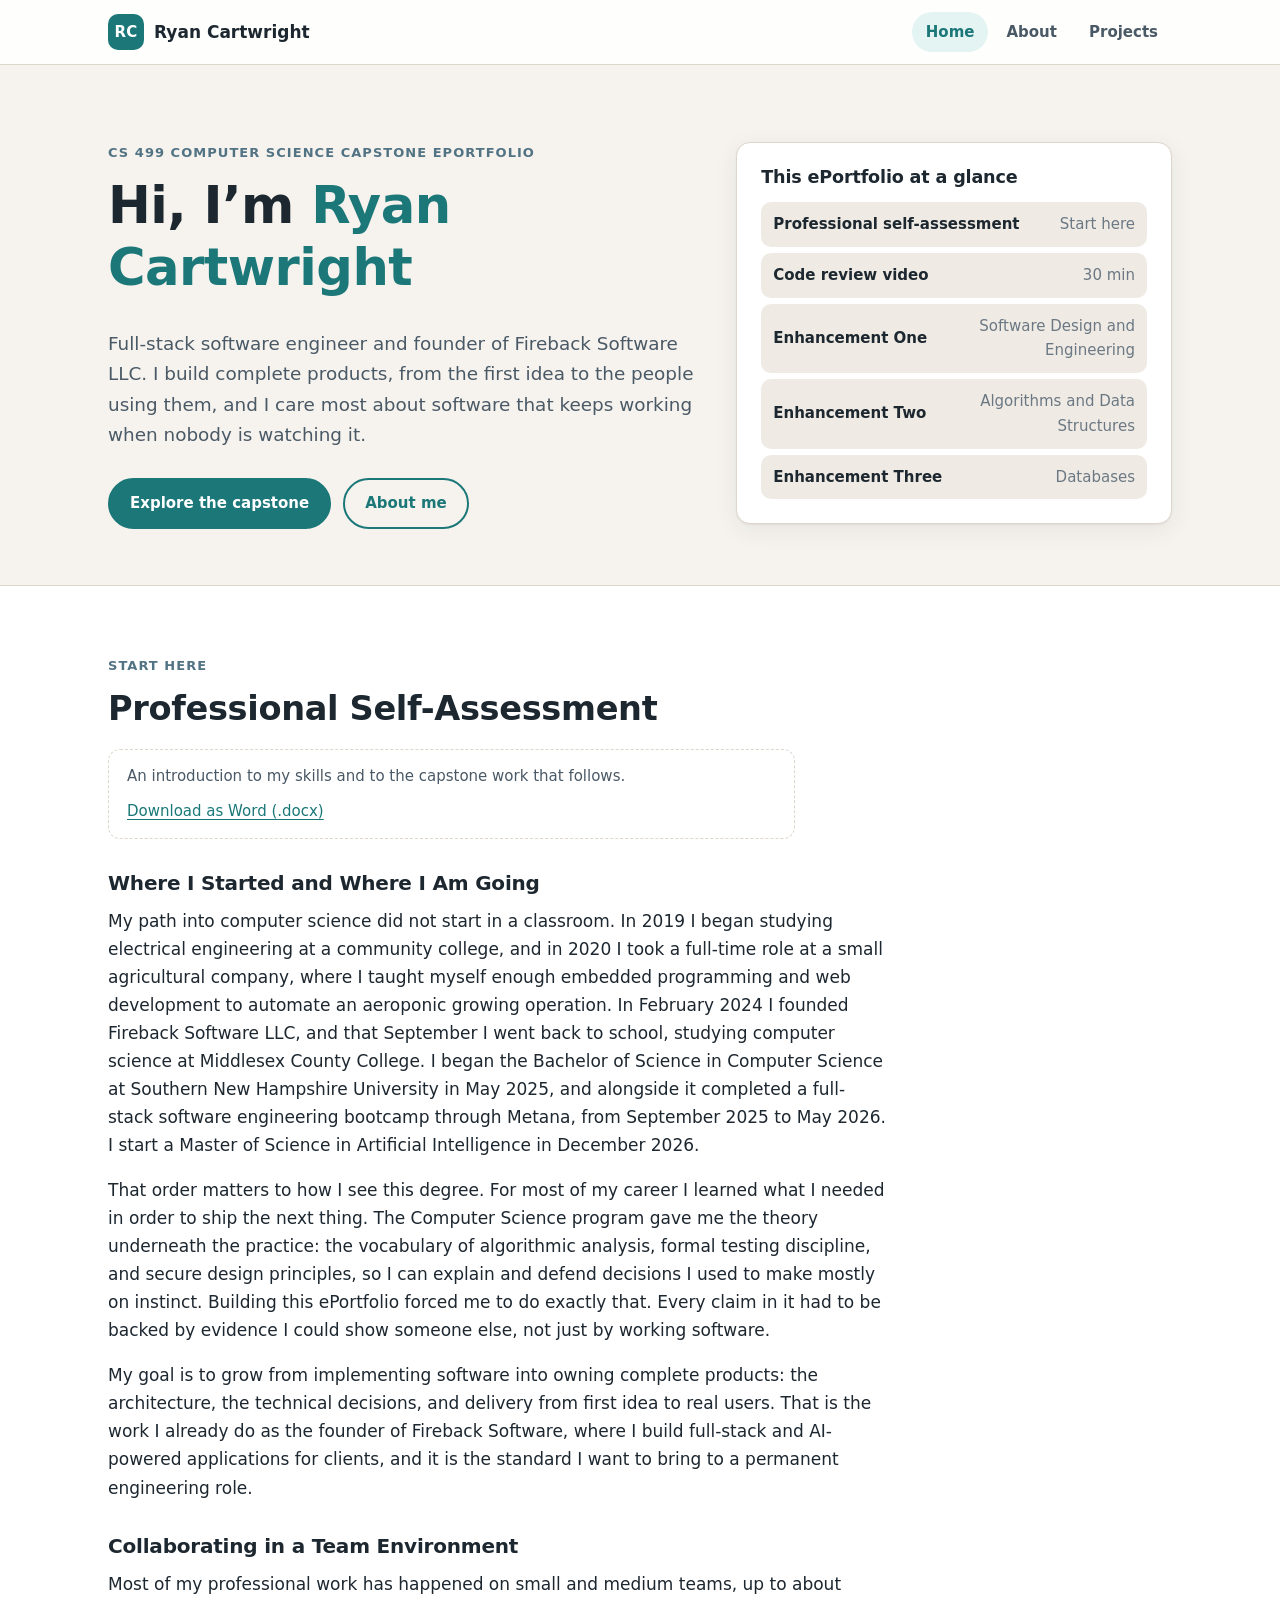
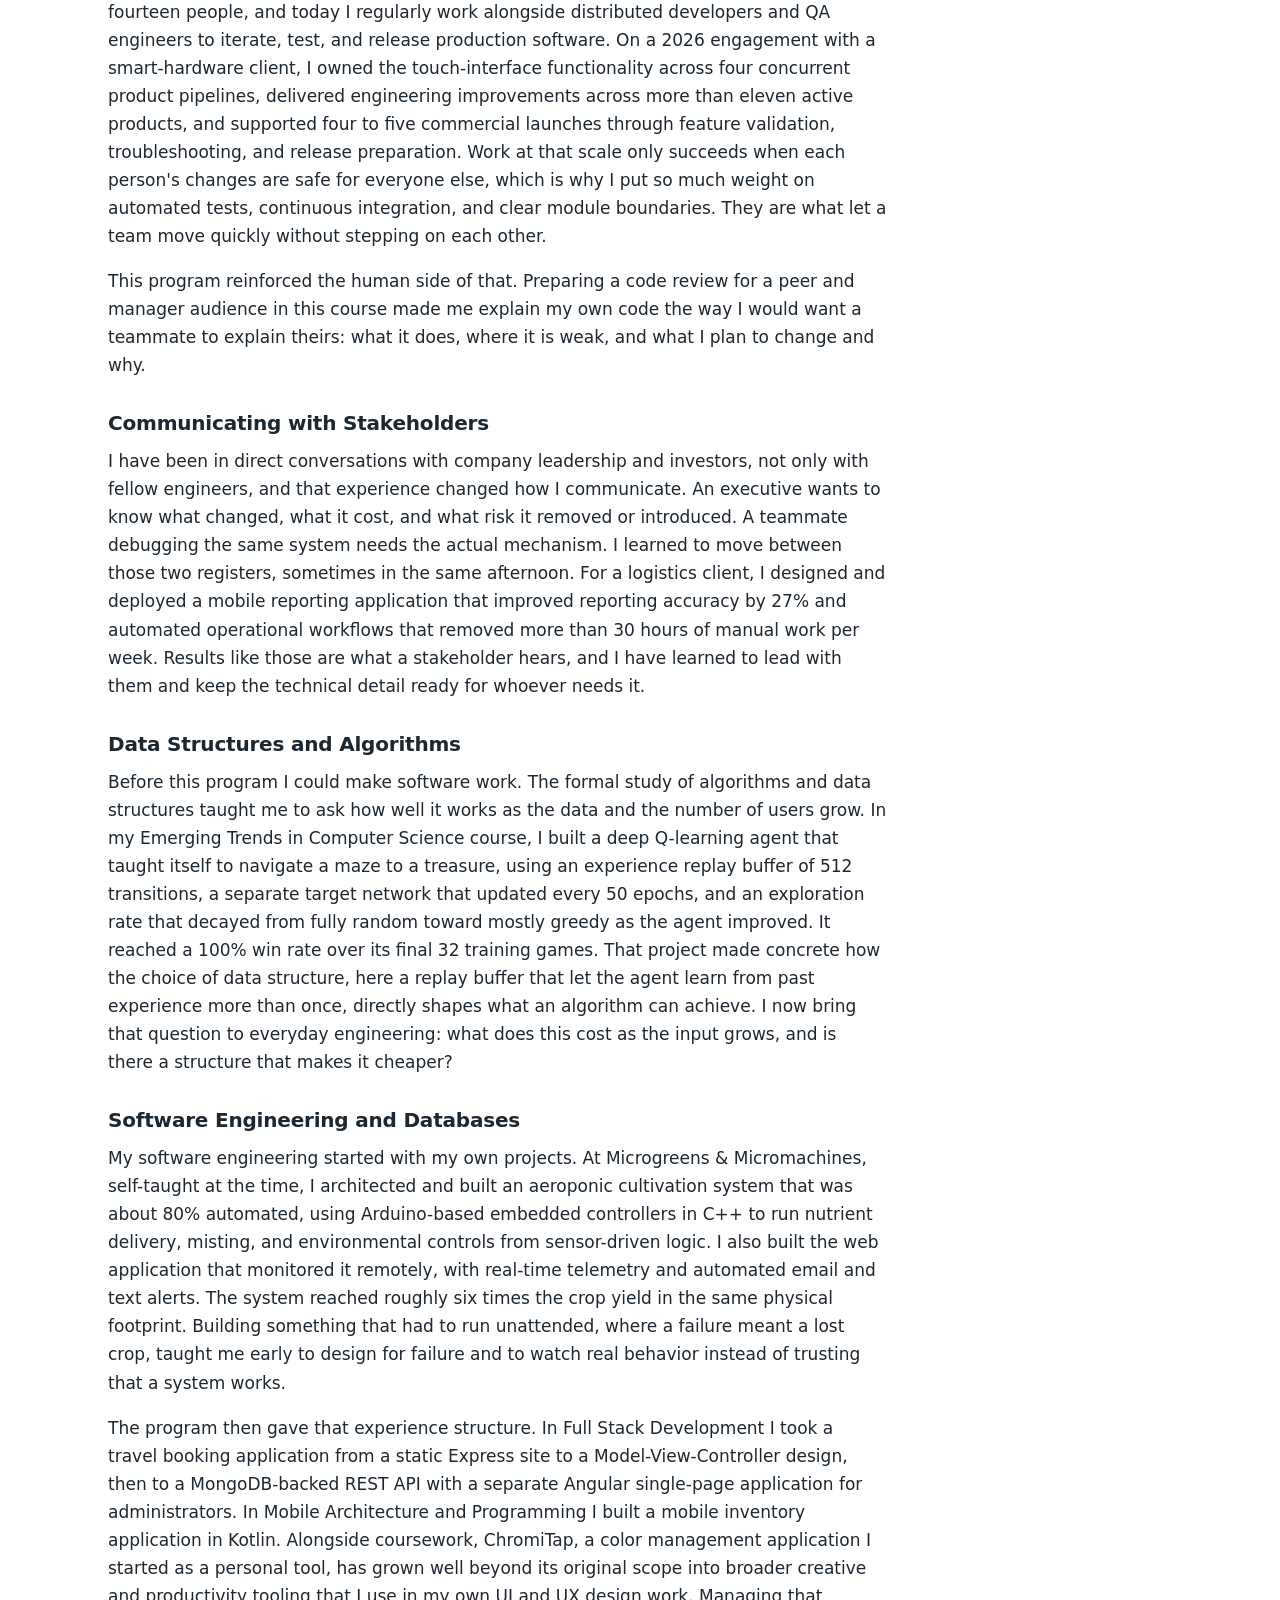
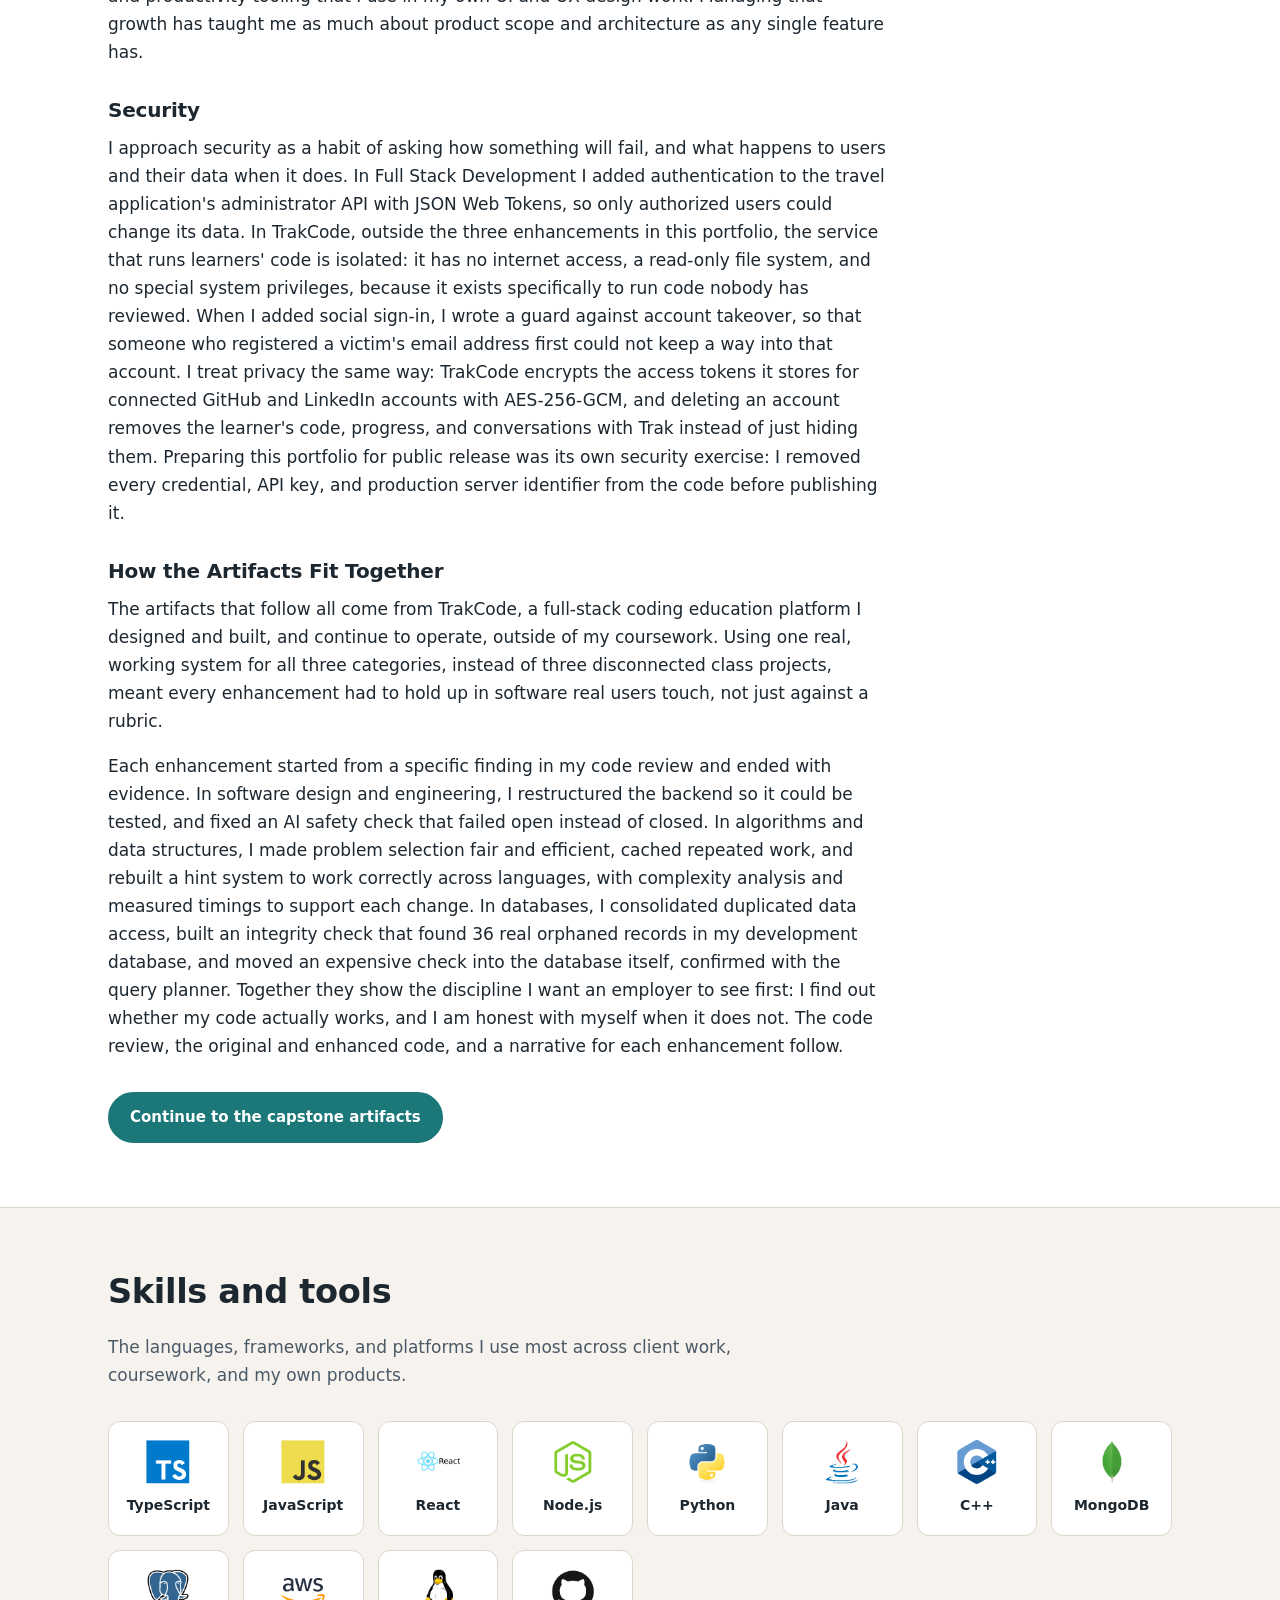
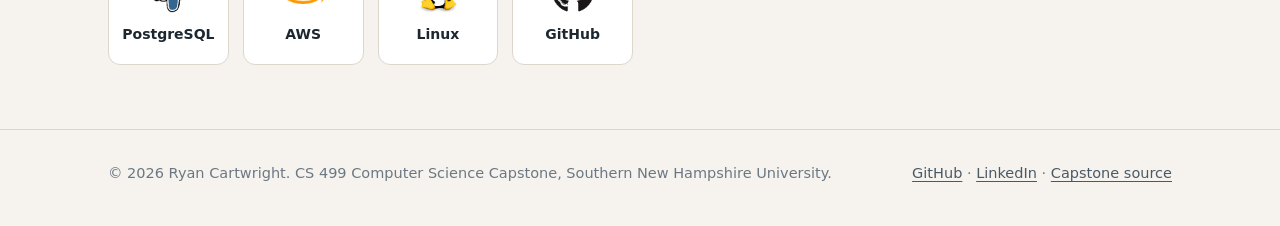
==== index.html @ 86f8cbb6 "CS 499 ePortfolio: initial site Static ePortfolio for the CS 499 Computer Science Capstone: professi" ====
<!doctype html>
<html lang="en">
<head>
<meta charset="utf-8">
<meta name="viewport" content="width=device-width, initial-scale=1">
<title>Ryan Cartwright | CS 499 ePortfolio</title>
<meta name="description" content="The CS 499 Computer Science Capstone ePortfolio of Ryan Cartwright, full-stack software engineer: professional self-assessment, code review, and three enhancements to TrakCode.">
<meta property="og:title" content="Ryan Cartwright | CS 499 ePortfolio">
<meta property="og:description" content="The CS 499 Computer Science Capstone ePortfolio of Ryan Cartwright, full-stack software engineer: professional self-assessment, code review, and three enhancements to TrakCode.">
<link rel="icon" href="assets/img/favicon.svg" type="image/svg+xml">
<link rel="stylesheet" href="assets/css/site.css">
</head>
<body>
<a class="skip-link" href="#main">Skip to content</a>
<header class="site-header">
  <nav class="container nav" aria-label="Main">
    <a class="brand" href="index.html"><span class="brand-mark" aria-hidden="true">RC</span><span class="brand-name">Ryan Cartwright</span></a>
    <button class="nav-toggle" type="button" aria-expanded="false" aria-controls="nav-links">Menu</button>
    <ul class="nav-links" id="nav-links">
<li><a href="index.html" aria-current="page">Home</a></li>
<li><a href="about.html">About</a></li>
<li><a href="projects.html">Projects</a></li>
    </ul>
  </nav>
</header>
<main id="main">

<section class="hero">
  <div class="container hero-grid">
    <div>
      <span class="eyebrow">CS 499 Computer Science Capstone ePortfolio</span>
      <h1>Hi, I&rsquo;m <span class="accent">Ryan Cartwright</span></h1>
      <p class="lede">Full-stack software engineer and founder of Fireback Software LLC. I build complete products, from the first idea to the people using them, and I care most about software that keeps working when nobody is watching it.</p>
      <div class="btn-row">
        <a class="btn" href="trakcode.html">Explore the capstone</a>
        <a class="btn btn-outline" href="about.html">About me</a>
      </div>
    </div>
    <aside class="card glance" aria-labelledby="glance-title">
      <h2 id="glance-title">This ePortfolio at a glance</h2>
      <ol>
<li><a href="#self-assessment"><b>Professional self-assessment</b><span>Start here</span></a></li>
<li><a href="trakcode.html#code-review"><b>Code review video</b><span>30 min</span></a></li>
<li><a href="enhancement-1.html"><b>Enhancement One</b><span>Software Design and Engineering</span></a></li>
<li><a href="enhancement-2.html"><b>Enhancement Two</b><span>Algorithms and Data Structures</span></a></li>
<li><a href="enhancement-3.html"><b>Enhancement Three</b><span>Databases</span></a></li>
      </ol>
    </aside>
  </div>
</section>
<section class="section section-alt" id="self-assessment">
  <div class="container">
    <span class="eyebrow">Start here</span>
    <h2>Professional Self-Assessment</h2>
    <div class="doc-meta">
      <span>An introduction to my skills and to the capstone work that follows.</span>
      <a href="downloads/professional-self-assessment.docx" download>Download as Word (.docx)</a>
    </div>
    <article class="prose">
<h3>Where I Started and Where I Am Going</h3>
<p>My path into computer science did not start in a classroom. In 2019 I began studying electrical engineering at a community college, and in 2020 I took a full-time role at a small agricultural company, where I taught myself enough embedded programming and web development to automate an aeroponic growing operation. In February 2024 I founded Fireback Software LLC, and that September I went back to school, studying computer science at Middlesex County College. I began the Bachelor of Science in Computer Science at Southern New Hampshire University in May 2025, and alongside it completed a full-stack software engineering bootcamp through Metana, from September 2025 to May 2026. I start a Master of Science in Artificial Intelligence in December 2026.</p>
<p>That order matters to how I see this degree. For most of my career I learned what I needed in order to ship the next thing. The Computer Science program gave me the theory underneath the practice: the vocabulary of algorithmic analysis, formal testing discipline, and secure design principles, so I can explain and defend decisions I used to make mostly on instinct. Building this ePortfolio forced me to do exactly that. Every claim in it had to be backed by evidence I could show someone else, not just by working software.</p>
<p>My goal is to grow from implementing software into owning complete products: the architecture, the technical decisions, and delivery from first idea to real users. That is the work I already do as the founder of Fireback Software, where I build full-stack and AI-powered applications for clients, and it is the standard I want to bring to a permanent engineering role.</p>
<h3>Collaborating in a Team Environment</h3>
<p>Most of my professional work has happened on small and medium teams, up to about fourteen people, and today I regularly work alongside distributed developers and QA engineers to iterate, test, and release production software. On a 2026 engagement with a smart-hardware client, I owned the touch-interface functionality across four concurrent product pipelines, delivered engineering improvements across more than eleven active products, and supported four to five commercial launches through feature validation, troubleshooting, and release preparation. Work at that scale only succeeds when each person&#x27;s changes are safe for everyone else, which is why I put so much weight on automated tests, continuous integration, and clear module boundaries. They are what let a team move quickly without stepping on each other.</p>
<p>This program reinforced the human side of that. Preparing a code review for a peer and manager audience in this course made me explain my own code the way I would want a teammate to explain theirs: what it does, where it is weak, and what I plan to change and why.</p>
<h3>Communicating with Stakeholders</h3>
<p>I have been in direct conversations with company leadership and investors, not only with fellow engineers, and that experience changed how I communicate. An executive wants to know what changed, what it cost, and what risk it removed or introduced. A teammate debugging the same system needs the actual mechanism. I learned to move between those two registers, sometimes in the same afternoon. For a logistics client, I designed and deployed a mobile reporting application that improved reporting accuracy by 27% and automated operational workflows that removed more than 30 hours of manual work per week. Results like those are what a stakeholder hears, and I have learned to lead with them and keep the technical detail ready for whoever needs it.</p>
<h3>Data Structures and Algorithms</h3>
<p>Before this program I could make software work. The formal study of algorithms and data structures taught me to ask how well it works as the data and the number of users grow. In my Emerging Trends in Computer Science course, I built a deep Q-learning agent that taught itself to navigate a maze to a treasure, using an experience replay buffer of 512 transitions, a separate target network that updated every 50 epochs, and an exploration rate that decayed from fully random toward mostly greedy as the agent improved. It reached a 100% win rate over its final 32 training games. That project made concrete how the choice of data structure, here a replay buffer that let the agent learn from past experience more than once, directly shapes what an algorithm can achieve. I now bring that question to everyday engineering: what does this cost as the input grows, and is there a structure that makes it cheaper?</p>
<h3>Software Engineering and Databases</h3>
<p>My software engineering started with my own projects. At Microgreens &amp; Micromachines, self-taught at the time, I architected and built an aeroponic cultivation system that was about 80% automated, using Arduino-based embedded controllers in C++ to run nutrient delivery, misting, and environmental controls from sensor-driven logic. I also built the web application that monitored it remotely, with real-time telemetry and automated email and text alerts. The system reached roughly six times the crop yield in the same physical footprint. Building something that had to run unattended, where a failure meant a lost crop, taught me early to design for failure and to watch real behavior instead of trusting that a system works.</p>
<p>The program then gave that experience structure. In Full Stack Development I took a travel booking application from a static Express site to a Model-View-Controller design, then to a MongoDB-backed REST API with a separate Angular single-page application for administrators. In Mobile Architecture and Programming I built a mobile inventory application in Kotlin. Alongside coursework, ChromiTap, a color management application I started as a personal tool, has grown well beyond its original scope into broader creative and productivity tooling that I use in my own UI and UX design work. Managing that growth has taught me as much about product scope and architecture as any single feature has.</p>
<h3>Security</h3>
<p>I approach security as a habit of asking how something will fail, and what happens to users and their data when it does. In Full Stack Development I added authentication to the travel application&#x27;s administrator API with JSON Web Tokens, so only authorized users could change its data. In TrakCode, outside the three enhancements in this portfolio, the service that runs learners&#x27; code is isolated: it has no internet access, a read-only file system, and no special system privileges, because it exists specifically to run code nobody has reviewed. When I added social sign-in, I wrote a guard against account takeover, so that someone who registered a victim&#x27;s email address first could not keep a way into that account. I treat privacy the same way: TrakCode encrypts the access tokens it stores for connected GitHub and LinkedIn accounts with AES-256-GCM, and deleting an account removes the learner&#x27;s code, progress, and conversations with Trak instead of just hiding them. Preparing this portfolio for public release was its own security exercise: I removed every credential, API key, and production server identifier from the code before publishing it.</p>
<h3>How the Artifacts Fit Together</h3>
<p>The artifacts that follow all come from TrakCode, a full-stack coding education platform I designed and built, and continue to operate, outside of my coursework. Using one real, working system for all three categories, instead of three disconnected class projects, meant every enhancement had to hold up in software real users touch, not just against a rubric.</p>
<p>Each enhancement started from a specific finding in my code review and ended with evidence. In software design and engineering, I restructured the backend so it could be tested, and fixed an AI safety check that failed open instead of closed. In algorithms and data structures, I made problem selection fair and efficient, cached repeated work, and rebuilt a hint system to work correctly across languages, with complexity analysis and measured timings to support each change. In databases, I consolidated duplicated data access, built an integrity check that found 36 real orphaned records in my development database, and moved an expensive check into the database itself, confirmed with the query planner. Together they show the discipline I want an employer to see first: I find out whether my code actually works, and I am honest with myself when it does not. The code review, the original and enhanced code, and a narrative for each enhancement follow.</p>
    </article>
    <div class="btn-row" style="margin-top:32px">
      <a class="btn" href="trakcode.html">Continue to the capstone artifacts</a>
    </div>
  </div>
</section>
<section class="section">
  <div class="container">
    <div class="section-head">
      <h2>Skills and tools</h2>
      <p>The languages, frameworks, and platforms I use most across client work, coursework, and my own products.</p>
    </div>
    <div class="skills">
<div class="skill"><img src="assets/img/icons/typescript.png" alt="" width="44" height="44">TypeScript</div>
<div class="skill"><img src="assets/img/icons/javascript.png" alt="" width="44" height="44">JavaScript</div>
<div class="skill"><img src="assets/img/icons/react.png" alt="" width="44" height="44">React</div>
<div class="skill"><img src="assets/img/icons/nodejs.png" alt="" width="44" height="44">Node.js</div>
<div class="skill"><img src="assets/img/icons/python.png" alt="" width="44" height="44">Python</div>
<div class="skill"><img src="assets/img/icons/java.png" alt="" width="44" height="44">Java</div>
<div class="skill"><img src="assets/img/icons/cpp.png" alt="" width="44" height="44">C++</div>
<div class="skill"><img src="assets/img/icons/mongodb.png" alt="" width="44" height="44">MongoDB</div>
<div class="skill"><img src="assets/img/icons/postgresql.png" alt="" width="44" height="44">PostgreSQL</div>
<div class="skill"><img src="assets/img/icons/aws.png" alt="" width="44" height="44">AWS</div>
<div class="skill"><img src="assets/img/icons/linux.png" alt="" width="44" height="44">Linux</div>
<div class="skill"><img src="assets/img/icons/github.png" alt="" width="44" height="44">GitHub</div>
    </div>
  </div>
</section>
</main>
<footer class="site-footer">
  <div class="container">
    <span>&copy; 2026 Ryan Cartwright. CS 499 Computer Science Capstone, Southern New Hampshire University.</span>
    <span><a href="https://github.com/CountryCoder44">GitHub</a> &middot; <a href="https://www.linkedin.com/in/rycartwrightfromjersey">LinkedIn</a> &middot; <a href="https://github.com/CountryCoder44/trakcode-cs499">Capstone source</a></span>
  </div>
</footer>
<script src="assets/js/site.js"></script>
</body>
</html>
---- assets/css/site.css ----
/* Ryan Cartwright ePortfolio. Plain CSS, no framework.
   Brand colors carried over from the original portfolio: teal, slate, warm sand. */

:root {
  --teal: #36bbbb;          /* brand accent: borders, highlights */
  --teal-strong: #1b7778;   /* text-safe teal (links, buttons) */
  --teal-soft: #e3f4f3;
  --slate: #527384;
  --sand: #ded7cc;
  --bg: #f6f3ee;
  --surface: #ffffff;
  --surface-2: #efebe4;
  --text: #1d2730;
  --text-dim: #4a5966;
  --text-faint: #6b7884;
  --border: #ddd6cb;
  --shadow: 0 1px 2px rgba(29, 39, 48, 0.06), 0 6px 24px rgba(29, 39, 48, 0.07);
  --radius: 14px;
  --max: 1120px;
  --font: system-ui, -apple-system, "Segoe UI", Roboto, "Helvetica Neue", Arial, sans-serif;
  --mono: ui-monospace, "Cascadia Code", Consolas, "SFMono-Regular", Menlo, monospace;
  color-scheme: light;
}

@media (prefers-color-scheme: dark) {
  :root {
    --teal-strong: #5fd0cf;
    --teal-soft: #173233;
    --bg: #131a20;
    --surface: #1a232b;
    --surface-2: #212c35;
    --text: #e8edf1;
    --text-dim: #b4c0ca;
    --text-faint: #8d9aa5;
    --border: #2c3a45;
    --shadow: 0 1px 2px rgba(0, 0, 0, 0.3), 0 6px 24px rgba(0, 0, 0, 0.25);
    color-scheme: dark;
  }
}

*, *::before, *::after { box-sizing: border-box; }
html { scroll-behavior: smooth; }
body {
  margin: 0;
  font-family: var(--font);
  font-size: 17px;
  line-height: 1.65;
  color: var(--text);
  background: var(--bg);
  -webkit-font-smoothing: antialiased;
}
img { max-width: 100%; display: block; }
a { color: var(--teal-strong); text-underline-offset: 3px; }
a:hover { text-decoration-thickness: 2px; }
:focus-visible { outline: 3px solid var(--teal); outline-offset: 3px; border-radius: 4px; }
code {
  font-family: var(--mono);
  font-size: 0.88em;
  background: var(--surface-2);
  border: 1px solid var(--border);
  padding: 0.08em 0.38em;
  border-radius: 6px;
  overflow-wrap: anywhere;
}
h1, h2, h3 { line-height: 1.2; margin: 0 0 0.6em; letter-spacing: -0.01em; }
h1 { font-size: clamp(2.1rem, 5vw, 3.2rem); }
h2 { font-size: clamp(1.6rem, 3.4vw, 2.1rem); }
h3 { font-size: 1.25rem; }
p { margin: 0 0 1em; }

.skip-link {
  position: absolute; left: 12px; top: -48px;
  background: var(--teal-strong); color: #fff; padding: 8px 14px; border-radius: 8px; z-index: 100;
}
.skip-link:focus { top: 12px; }

.container { width: 100%; max-width: var(--max); margin: 0 auto; padding: 0 16px; }
/* Grid children default to min-width:auto, so wide content (an image's width
   attribute, a long code path) would stretch the column past a phone screen. */
.hero-grid > *, .about-grid > *, .grid-2 > *, .grid-3 > *, .featured > * { min-width: 0; }
@media (min-width: 720px) { .container { padding: 0 28px; } }

/* ---- Header / nav ---- */
.site-header {
  position: sticky; top: 0; z-index: 50;
  background: color-mix(in srgb, var(--surface) 88%, transparent);
  backdrop-filter: blur(10px);
  border-bottom: 1px solid var(--border);
}
.nav { display: flex; align-items: center; justify-content: space-between; height: 64px; }
.brand { display: flex; align-items: center; gap: 10px; text-decoration: none; color: var(--text); font-weight: 700; }
.brand-mark {
  display: grid; place-items: center; width: 36px; height: 36px; border-radius: 10px;
  background: var(--teal-strong); color: #fff; font-size: 15px; letter-spacing: 0.02em;
}
.nav-links { display: flex; gap: 4px; list-style: none; margin: 0; padding: 0; }
.nav-links a {
  display: block; padding: 8px 14px; border-radius: 999px; text-decoration: none;
  color: var(--text-dim); font-weight: 600; font-size: 15px;
}
.nav-links a:hover { color: var(--text); background: var(--surface-2); }
.nav-links a[aria-current="page"] { color: var(--teal-strong); background: var(--teal-soft); }
.nav-toggle {
  display: none; background: none; border: 1px solid var(--border); border-radius: 10px;
  padding: 8px 12px; color: var(--text); font: inherit; font-weight: 600; cursor: pointer;
}
@media (max-width: 640px) {
  .nav-toggle { display: inline-flex; }
  .nav-links {
    display: none; position: absolute; top: 64px; left: 0; right: 0; flex-direction: column;
    background: var(--surface); border-bottom: 1px solid var(--border); padding: 8px 16px 16px;
  }
  .nav-links.open { display: flex; }
  .brand-name { display: none; }
}

/* ---- Buttons ---- */
.btn-row { display: flex; flex-wrap: wrap; gap: 12px; }
.btn {
  display: inline-flex; align-items: center; gap: 8px; padding: 11px 20px; border-radius: 999px;
  font-weight: 650; font-size: 15px; text-decoration: none; border: 2px solid var(--teal-strong);
  background: var(--teal-strong); color: #fff; transition: transform 120ms ease, background 120ms ease;
}
.btn:hover { transform: translateY(-1px); text-decoration: none; }
.btn-outline { background: transparent; color: var(--teal-strong); }
.btn-outline:hover { background: var(--teal-soft); }
@media (prefers-color-scheme: dark) { .btn:not(.btn-outline) { color: #0f1a1f; } }

/* ---- Sections ---- */
main { display: block; }
.section { padding: 64px 0; }
.section-alt { background: var(--surface); border-top: 1px solid var(--border); border-bottom: 1px solid var(--border); }
.eyebrow {
  display: inline-block; font-size: 13px; font-weight: 700; letter-spacing: 0.08em; text-transform: uppercase;
  color: var(--slate); margin-bottom: 12px;
}
@media (prefers-color-scheme: dark) { .eyebrow { color: #8fb3c4; } }
.lede { font-size: 1.15rem; color: var(--text-dim); max-width: 62ch; }
.section-head { margin-bottom: 32px; }
.section-head p { color: var(--text-dim); max-width: 64ch; margin: 0; }

/* ---- Hero ---- */
.hero { padding: 72px 0 56px; }
.hero-grid { display: grid; gap: 40px; align-items: center; }
@media (min-width: 900px) { .hero-grid { grid-template-columns: 1.35fr 1fr; } }
.hero h1 .accent { color: var(--teal-strong); }
.hero .lede { margin-bottom: 28px; }

.card {
  background: var(--surface); border: 1px solid var(--border); border-radius: var(--radius);
  box-shadow: var(--shadow); padding: 24px;
}
.glance h2 { font-size: 1.1rem; margin-bottom: 14px; }
.glance ol { list-style: none; margin: 0; padding: 0; display: grid; gap: 6px; }
.glance a {
  display: flex; justify-content: space-between; gap: 12px; padding: 10px 12px; border-radius: 10px;
  text-decoration: none; color: var(--text); background: var(--surface-2); font-weight: 600; font-size: 15px;
}
.glance a { align-items: center; }
.glance a b { font-weight: 600; white-space: nowrap; }
.glance a span { color: var(--text-faint); font-weight: 500; text-align: right; }
.glance a:hover { background: var(--teal-soft); }

/* ---- Long-form prose (narratives, self-assessment) ---- */
.prose { max-width: 72ch; }
.prose h2 { margin-top: 1.8em; font-size: 1.55rem; }
.prose h3 { margin-top: 1.6em; }
.prose h2:first-child, .prose h3:first-child { margin-top: 0; }
.prose ul, .prose ol { padding-left: 1.3em; margin: 0 0 1.1em; }
.prose li { margin-bottom: 0.45em; }
.prose strong { color: var(--text); }
.doc-meta {
  display: flex; flex-wrap: wrap; gap: 10px 18px; align-items: center; font-size: 15px; color: var(--text-dim);
  padding: 14px 18px; border: 1px dashed var(--border); border-radius: 12px; margin-bottom: 32px; max-width: 72ch;
}

/* ---- Skills ---- */
.skills { display: grid; grid-template-columns: repeat(auto-fill, minmax(118px, 1fr)); gap: 14px; }
.skill {
  display: flex; flex-direction: column; align-items: center; gap: 10px; padding: 18px 10px;
  background: var(--surface); border: 1px solid var(--border); border-radius: 12px; font-weight: 600; font-size: 14px;
  text-align: center;
}
.skill img { width: 44px; height: 44px; object-fit: contain; }

/* ---- Project cards ---- */
.grid-2 { display: grid; gap: 24px; }
@media (min-width: 760px) { .grid-2 { grid-template-columns: 1fr 1fr; } }
.grid-3 { display: grid; gap: 22px; }
@media (min-width: 900px) { .grid-3 { grid-template-columns: repeat(3, 1fr); } }

.project { display: flex; flex-direction: column; overflow: hidden; padding: 0; }
.project-media { aspect-ratio: 16 / 9; background: var(--surface-2); border-bottom: 1px solid var(--border); }
.project-media img { width: 100%; height: 100%; object-fit: cover; }
.project-body { padding: 22px 24px 24px; display: flex; flex-direction: column; flex: 1; }
.project-body p { color: var(--text-dim); }
.project-body .btn-row { margin-top: auto; padding-top: 6px; }
.tags { display: flex; flex-wrap: wrap; gap: 6px; margin: 0 0 14px; padding: 0; list-style: none; }
.tags li {
  font-size: 12.5px; font-weight: 650; padding: 3px 10px; border-radius: 999px;
  background: var(--teal-soft); color: var(--teal-strong);
}
.note { font-size: 14px; color: var(--text-faint); margin: 0; }

.featured { display: grid; overflow: hidden; padding: 0; }
@media (min-width: 900px) { .featured { grid-template-columns: 1.1fr 1fr; } }
.featured .project-media { aspect-ratio: auto; min-height: 240px; border-bottom: 0; background: #1f2d4d; display: grid; place-items: center; }
.featured .project-media img { object-fit: contain; }
@media (max-width: 899px) { .featured .project-media { aspect-ratio: 16 / 9; border-bottom: 1px solid var(--border); } }
.badge {
  display: inline-block; font-size: 12px; font-weight: 700; letter-spacing: 0.06em; text-transform: uppercase;
  color: #fff; background: var(--slate); padding: 4px 10px; border-radius: 999px; margin-bottom: 12px;
  align-self: flex-start;
}

/* ---- Enhancement cards ---- */
.enh-card { display: flex; flex-direction: column; text-decoration: none; color: var(--text); transition: transform 120ms ease; }
.enh-card:hover { transform: translateY(-2px); }
.enh-card .num { font-size: 13px; font-weight: 700; color: var(--slate); letter-spacing: 0.06em; text-transform: uppercase; }
.enh-card h3 { margin: 6px 0 10px; }
.enh-card p { color: var(--text-dim); font-size: 15.5px; }
.enh-card .more { margin-top: auto; font-weight: 650; color: var(--teal-strong); }

/* ---- Video ---- */
.video { position: relative; aspect-ratio: 16 / 9; border-radius: var(--radius); overflow: hidden; background: #000; box-shadow: var(--shadow); }
.video iframe { position: absolute; inset: 0; width: 100%; height: 100%; border: 0; }

/* ---- Tables ---- */
.table-wrap { overflow-x: auto; border: 1px solid var(--border); border-radius: 12px; background: var(--surface); }
table { width: 100%; border-collapse: collapse; font-size: 15px; }
th, td { text-align: left; padding: 12px 14px; border-bottom: 1px solid var(--border); vertical-align: top; }
th { background: var(--surface-2); font-size: 13px; text-transform: uppercase; letter-spacing: 0.05em; color: var(--text-dim); }
tr:last-child td { border-bottom: 0; }
td a { font-family: var(--mono); font-size: 13.5px; overflow-wrap: anywhere; }
td .none { color: var(--text-faint); font-style: italic; }

/* ---- Highlights ---- */
.highlights { display: grid; gap: 14px; margin: 0; padding: 0; list-style: none; }
@media (min-width: 760px) { .highlights { grid-template-columns: repeat(3, 1fr); } }
.highlights li { background: var(--surface); border: 1px solid var(--border); border-left: 4px solid var(--teal); border-radius: 12px; padding: 16px 18px; font-size: 15.5px; }
.highlights strong { display: block; font-size: 1.35rem; color: var(--teal-strong); margin-bottom: 4px; }

/* ---- About ---- */
.about-grid { display: grid; gap: 40px; align-items: start; }
@media (min-width: 860px) { .about-grid { grid-template-columns: 0.8fr 1.2fr; } }
.portrait { border-radius: var(--radius); box-shadow: var(--shadow); width: 100%; aspect-ratio: 4 / 5; object-fit: cover; }
.timeline { list-style: none; margin: 0; padding: 0; position: relative; }
.timeline::before { content: ""; position: absolute; left: 7px; top: 6px; bottom: 6px; width: 2px; background: var(--border); }
.timeline li { position: relative; padding: 0 0 26px 34px; }
.timeline li::before {
  content: ""; position: absolute; left: 0; top: 6px; width: 16px; height: 16px; border-radius: 50%;
  background: var(--surface); border: 3px solid var(--teal);
}
.timeline .when { font-size: 13px; font-weight: 700; color: var(--slate); letter-spacing: 0.04em; text-transform: uppercase; }
.timeline h3 { margin: 2px 0 4px; font-size: 1.1rem; }
.timeline p { margin: 0; color: var(--text-dim); font-size: 15.5px; }
@media (prefers-color-scheme: dark) { .timeline .when { color: #8fb3c4; } }

.social { display: flex; gap: 10px; flex-wrap: wrap; }
.social a {
  display: inline-flex; align-items: center; gap: 8px; padding: 8px 14px; border: 1px solid var(--border);
  border-radius: 999px; text-decoration: none; color: var(--text); font-weight: 600; font-size: 15px; background: var(--surface);
}
.social img { width: 20px; height: 20px; }

/* ---- Breadcrumb / page nav ---- */
.crumbs { font-size: 14px; color: var(--text-faint); margin-bottom: 18px; }
.crumbs a { color: var(--text-dim); }
.pager { display: grid; gap: 14px; margin-top: 48px; }
@media (min-width: 640px) { .pager { grid-template-columns: 1fr 1fr; } }
.pager a { display: block; padding: 16px 18px; border: 1px solid var(--border); border-radius: 12px; text-decoration: none; background: var(--surface); color: var(--text); }
.pager a span { display: block; font-size: 13px; color: var(--text-faint); font-weight: 600; }
.pager a:hover { border-color: var(--teal); }
.pager .next { text-align: right; }

/* ---- Footer ---- */
.site-footer { border-top: 1px solid var(--border); padding: 32px 0 40px; color: var(--text-faint); font-size: 14.5px; }
.site-footer .container { display: flex; flex-wrap: wrap; gap: 12px 24px; justify-content: space-between; align-items: center; }
.site-footer a { color: var(--text-dim); }
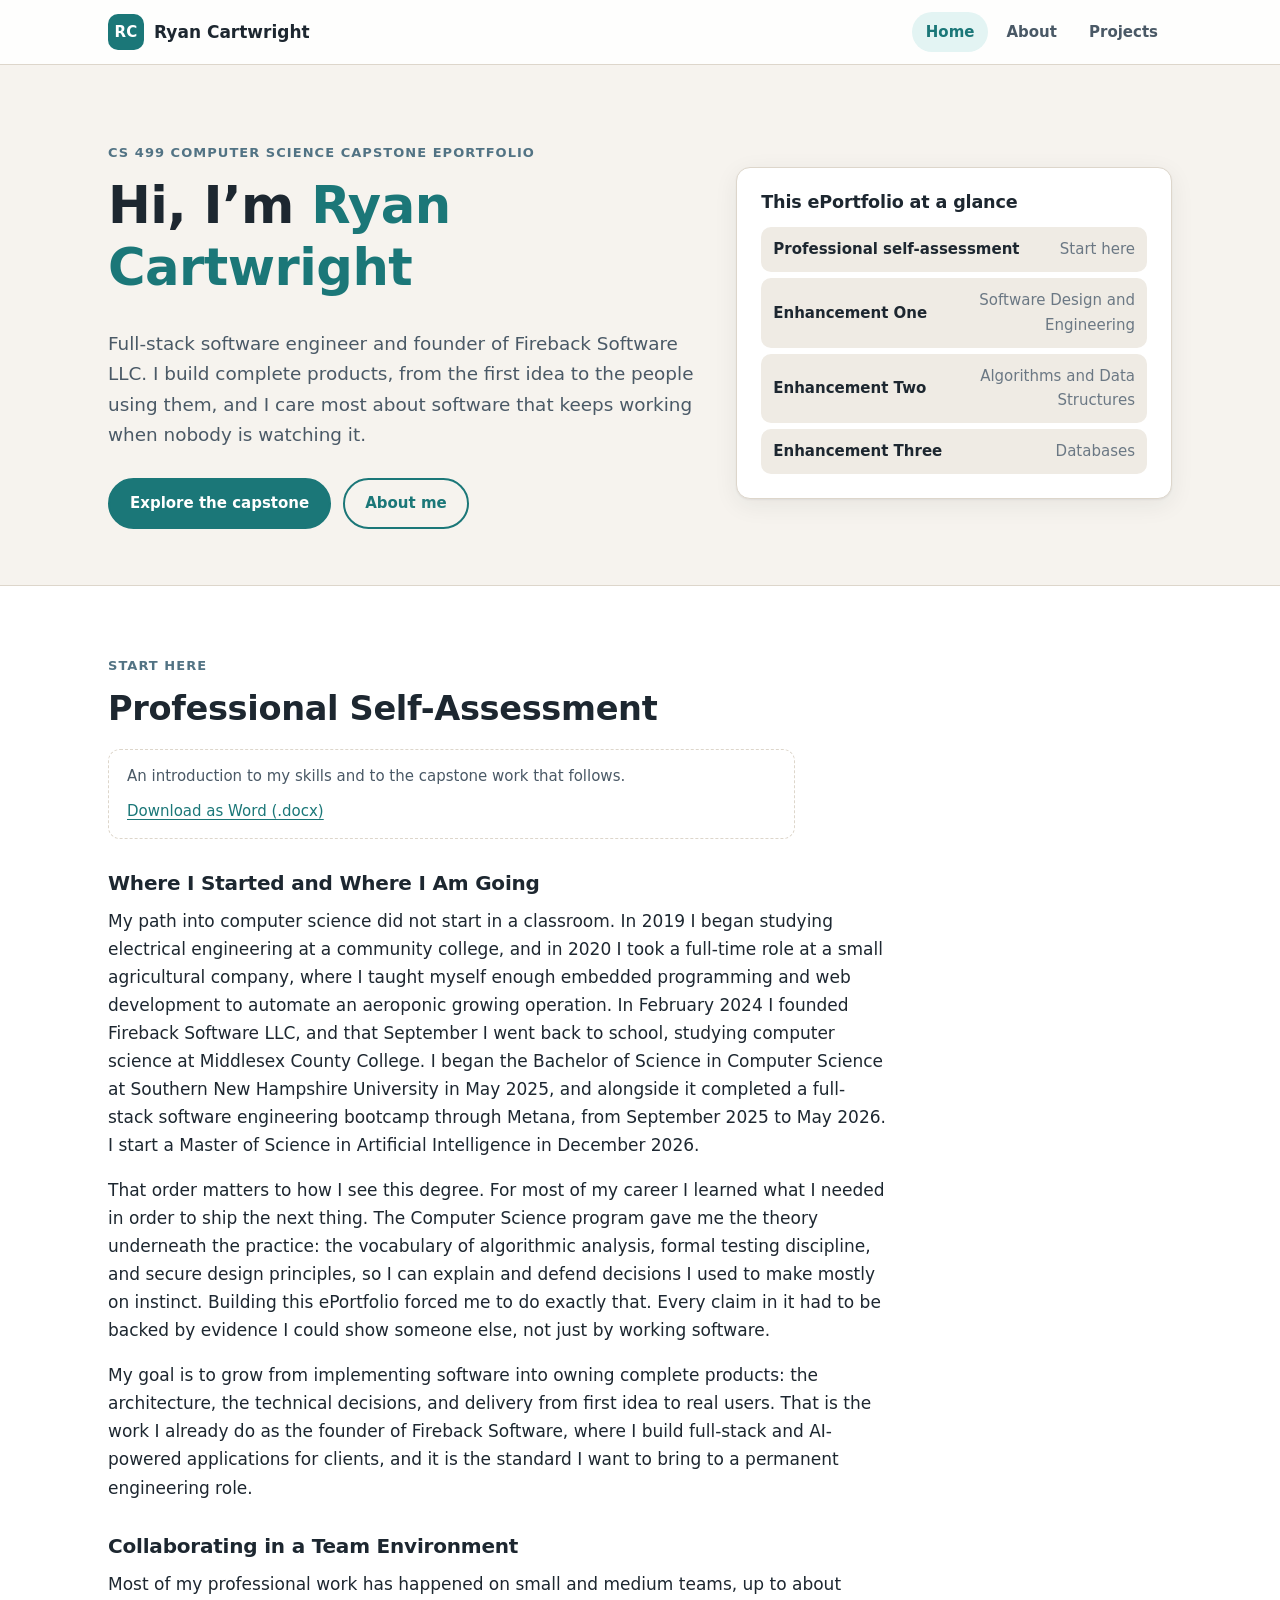
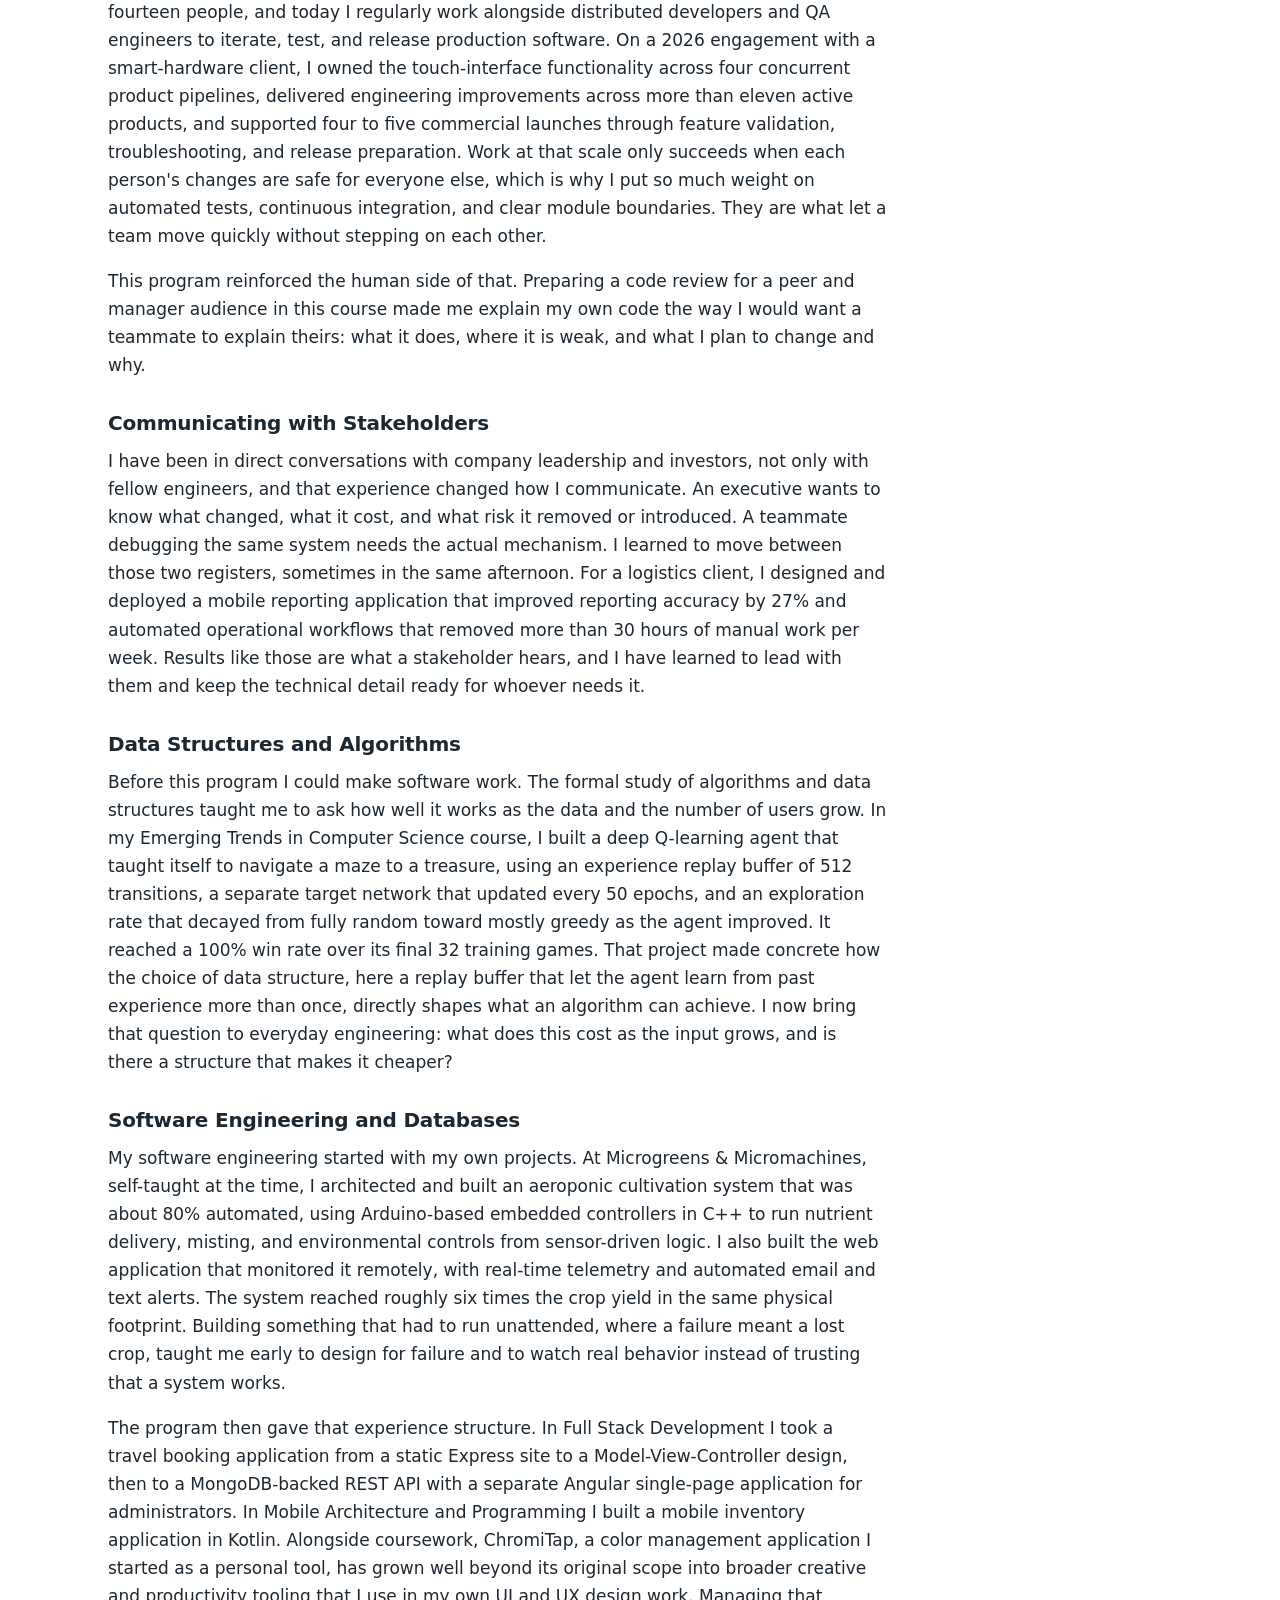
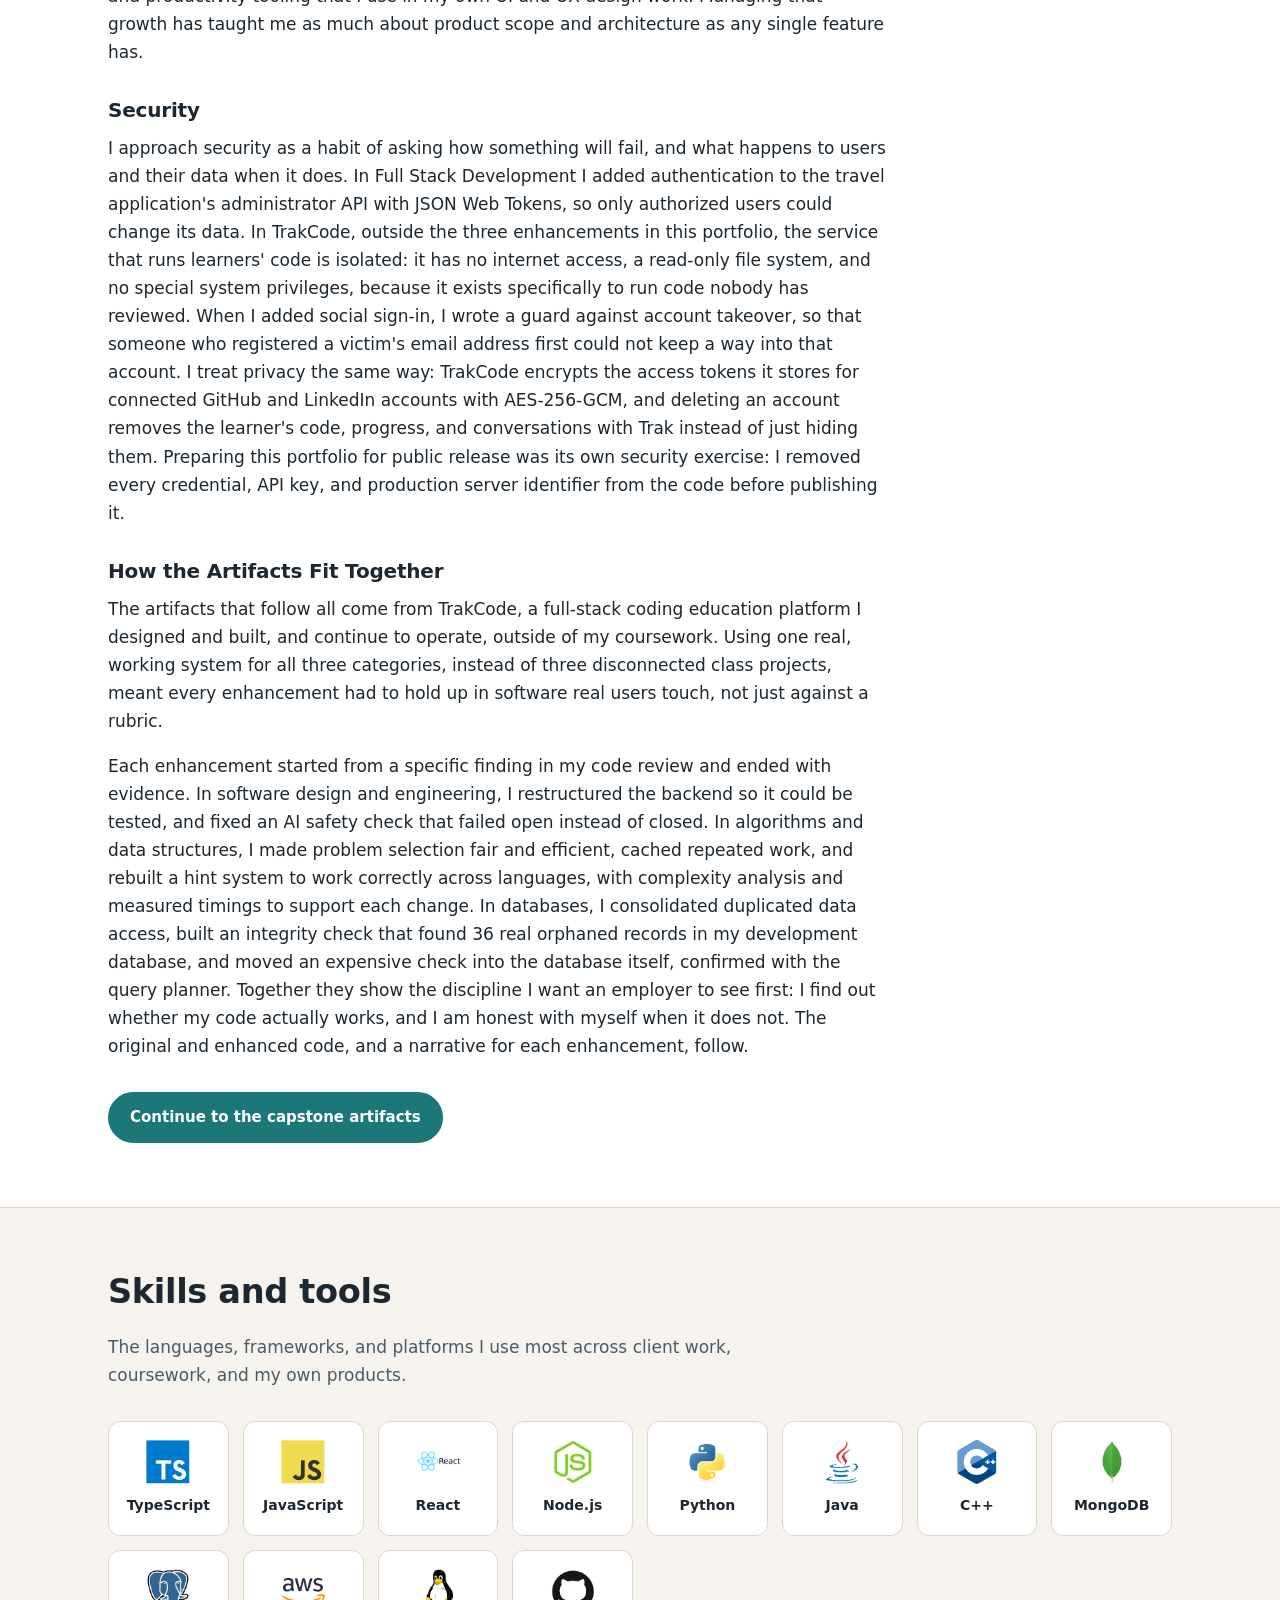
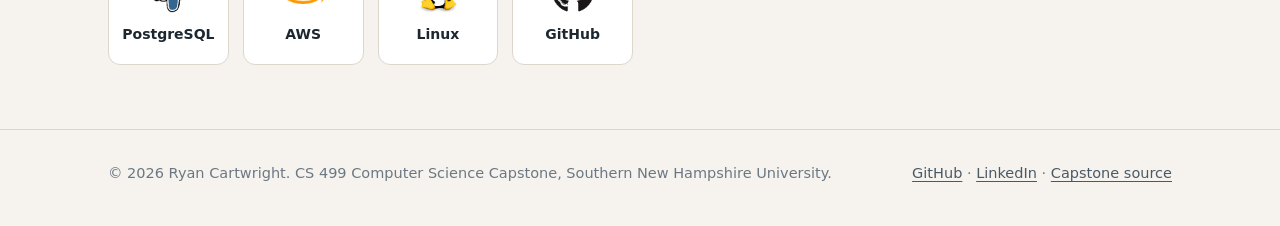
==== commit 31e5c4e4: "Remove code review video; add link previews and three public projects; update degree timeline Co-Aut" ====
--- a/index.html
+++ b/index.html
@@ -4,9 +4,14 @@
 <meta charset="utf-8">
 <meta name="viewport" content="width=device-width, initial-scale=1">
 <title>Ryan Cartwright | CS 499 ePortfolio</title>
-<meta name="description" content="The CS 499 Computer Science Capstone ePortfolio of Ryan Cartwright, full-stack software engineer: professional self-assessment, code review, and three enhancements to TrakCode.">
+<meta name="description" content="The CS 499 Computer Science Capstone ePortfolio of Ryan Cartwright, full-stack software engineer: professional self-assessment and three enhancements to TrakCode.">
 <meta property="og:title" content="Ryan Cartwright | CS 499 ePortfolio">
-<meta property="og:description" content="The CS 499 Computer Science Capstone ePortfolio of Ryan Cartwright, full-stack software engineer: professional self-assessment, code review, and three enhancements to TrakCode.">
+<meta property="og:description" content="The CS 499 Computer Science Capstone ePortfolio of Ryan Cartwright, full-stack software engineer: professional self-assessment and three enhancements to TrakCode.">
+<meta property="og:type" content="website">
+<meta property="og:url" content="https://countrycoder44.github.io/">
+<meta property="og:image" content="https://countrycoder44.github.io/assets/img/trakcode.jpg">
+<meta name="twitter:card" content="summary_large_image">
+<link rel="canonical" href="https://countrycoder44.github.io/">
 <link rel="icon" href="assets/img/favicon.svg" type="image/svg+xml">
 <link rel="stylesheet" href="assets/css/site.css">
 </head>
@@ -40,7 +45,6 @@
       <h2 id="glance-title">This ePortfolio at a glance</h2>
       <ol>
 <li><a href="#self-assessment"><b>Professional self-assessment</b><span>Start here</span></a></li>
-<li><a href="trakcode.html#code-review"><b>Code review video</b><span>30 min</span></a></li>
 <li><a href="enhancement-1.html"><b>Enhancement One</b><span>Software Design and Engineering</span></a></li>
 <li><a href="enhancement-2.html"><b>Enhancement Two</b><span>Algorithms and Data Structures</span></a></li>
 <li><a href="enhancement-3.html"><b>Enhancement Three</b><span>Databases</span></a></li>
@@ -75,7 +79,7 @@
 <p>I approach security as a habit of asking how something will fail, and what happens to users and their data when it does. In Full Stack Development I added authentication to the travel application&#x27;s administrator API with JSON Web Tokens, so only authorized users could change its data. In TrakCode, outside the three enhancements in this portfolio, the service that runs learners&#x27; code is isolated: it has no internet access, a read-only file system, and no special system privileges, because it exists specifically to run code nobody has reviewed. When I added social sign-in, I wrote a guard against account takeover, so that someone who registered a victim&#x27;s email address first could not keep a way into that account. I treat privacy the same way: TrakCode encrypts the access tokens it stores for connected GitHub and LinkedIn accounts with AES-256-GCM, and deleting an account removes the learner&#x27;s code, progress, and conversations with Trak instead of just hiding them. Preparing this portfolio for public release was its own security exercise: I removed every credential, API key, and production server identifier from the code before publishing it.</p>
 <h3>How the Artifacts Fit Together</h3>
 <p>The artifacts that follow all come from TrakCode, a full-stack coding education platform I designed and built, and continue to operate, outside of my coursework. Using one real, working system for all three categories, instead of three disconnected class projects, meant every enhancement had to hold up in software real users touch, not just against a rubric.</p>
-<p>Each enhancement started from a specific finding in my code review and ended with evidence. In software design and engineering, I restructured the backend so it could be tested, and fixed an AI safety check that failed open instead of closed. In algorithms and data structures, I made problem selection fair and efficient, cached repeated work, and rebuilt a hint system to work correctly across languages, with complexity analysis and measured timings to support each change. In databases, I consolidated duplicated data access, built an integrity check that found 36 real orphaned records in my development database, and moved an expensive check into the database itself, confirmed with the query planner. Together they show the discipline I want an employer to see first: I find out whether my code actually works, and I am honest with myself when it does not. The code review, the original and enhanced code, and a narrative for each enhancement follow.</p>
+<p>Each enhancement started from a specific finding in my code review and ended with evidence. In software design and engineering, I restructured the backend so it could be tested, and fixed an AI safety check that failed open instead of closed. In algorithms and data structures, I made problem selection fair and efficient, cached repeated work, and rebuilt a hint system to work correctly across languages, with complexity analysis and measured timings to support each change. In databases, I consolidated duplicated data access, built an integrity check that found 36 real orphaned records in my development database, and moved an expensive check into the database itself, confirmed with the query planner. Together they show the discipline I want an employer to see first: I find out whether my code actually works, and I am honest with myself when it does not. The original and enhanced code, and a narrative for each enhancement, follow.</p>
     </article>
     <div class="btn-row" style="margin-top:32px">
       <a class="btn" href="trakcode.html">Continue to the capstone artifacts</a>
--- a/assets/css/site.css
+++ b/assets/css/site.css
@@ -192,6 +192,8 @@
 .project { display: flex; flex-direction: column; overflow: hidden; padding: 0; }
 .project-media { aspect-ratio: 16 / 9; background: var(--surface-2); border-bottom: 1px solid var(--border); }
 .project-media img { width: 100%; height: 100%; object-fit: cover; }
+.project-icons { display: flex; align-items: center; justify-content: center; gap: 22px; background: var(--teal-soft); }
+.project-icons img { width: auto; height: 56px; max-width: 150px; object-fit: contain; }
 .project-body { padding: 22px 24px 24px; display: flex; flex-direction: column; flex: 1; }
 .project-body p { color: var(--text-dim); }
 .project-body .btn-row { margin-top: auto; padding-top: 6px; }
@@ -220,10 +222,6 @@
 .enh-card h3 { margin: 6px 0 10px; }
 .enh-card p { color: var(--text-dim); font-size: 15.5px; }
 .enh-card .more { margin-top: auto; font-weight: 650; color: var(--teal-strong); }
-
-/* ---- Video ---- */
-.video { position: relative; aspect-ratio: 16 / 9; border-radius: var(--radius); overflow: hidden; background: #000; box-shadow: var(--shadow); }
-.video iframe { position: absolute; inset: 0; width: 100%; height: 100%; border: 0; }
 
 /* ---- Tables ---- */
 .table-wrap { overflow-x: auto; border: 1px solid var(--border); border-radius: 12px; background: var(--surface); }
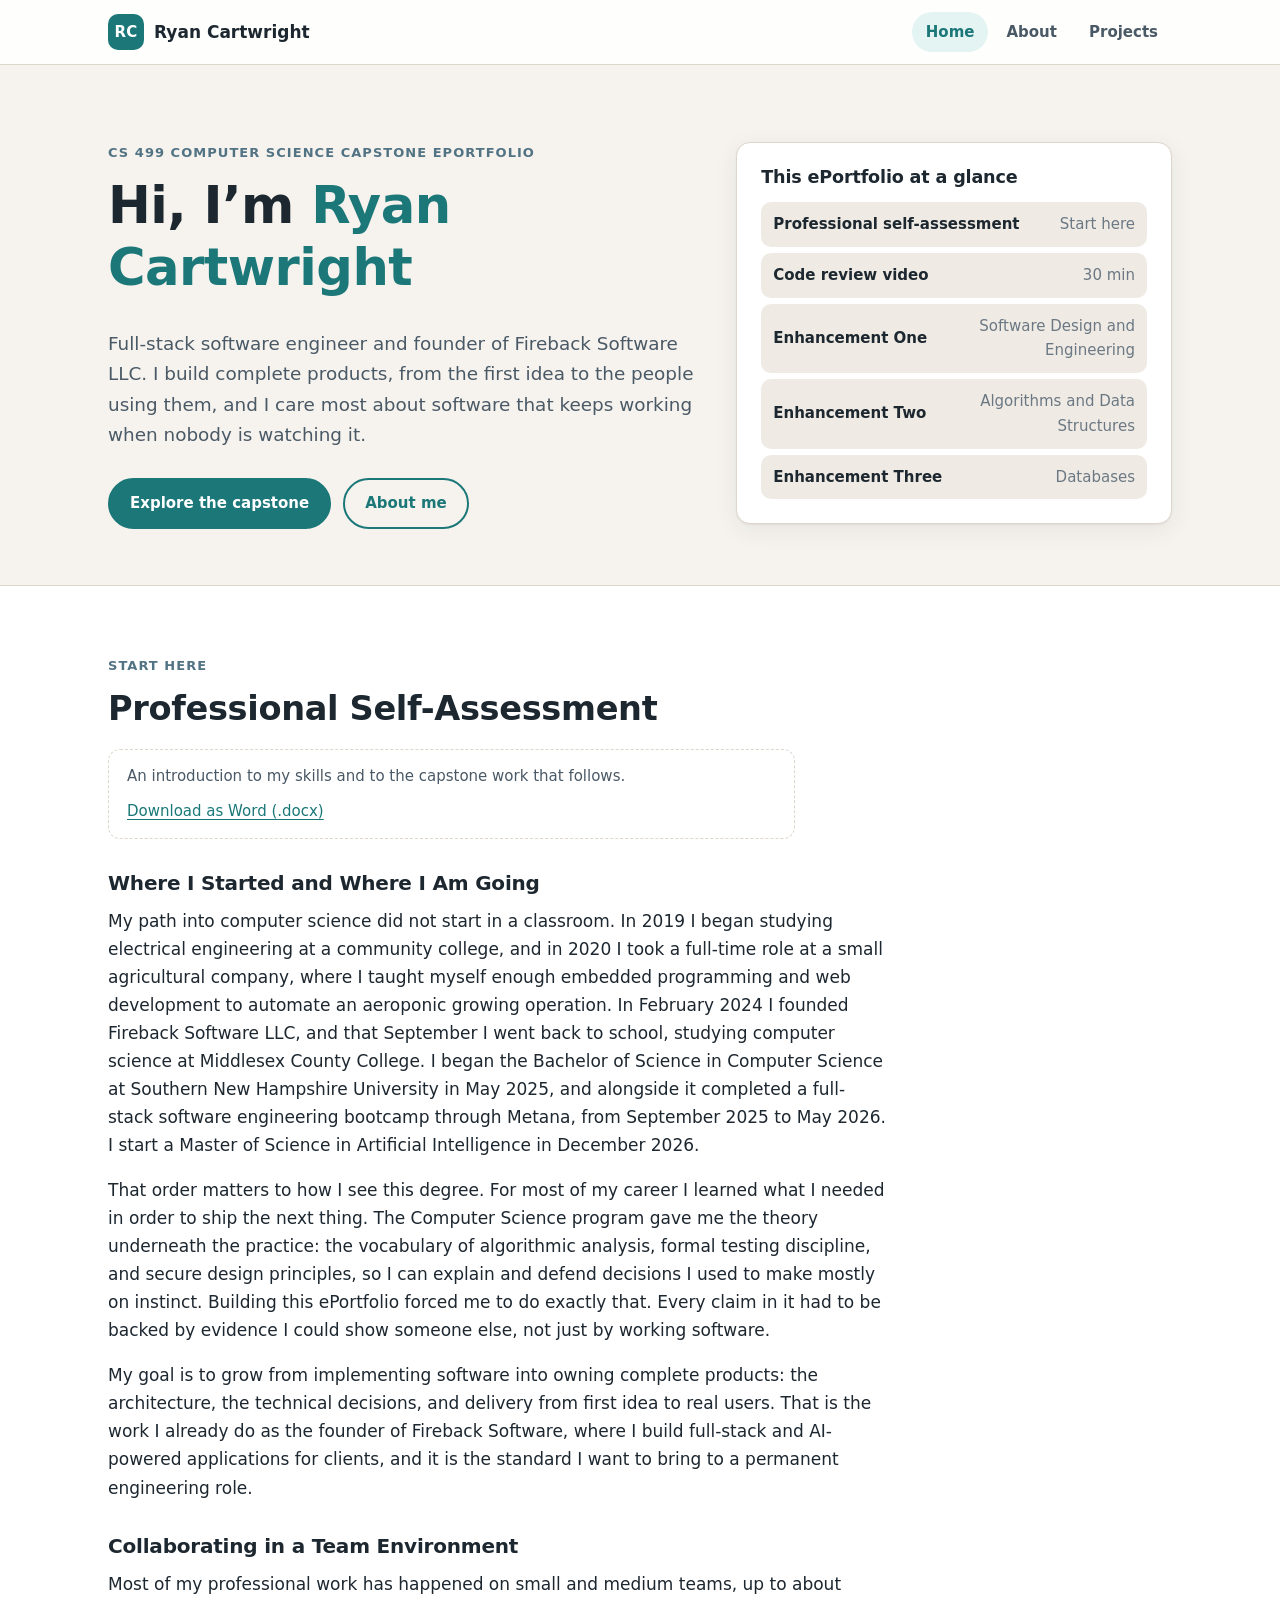
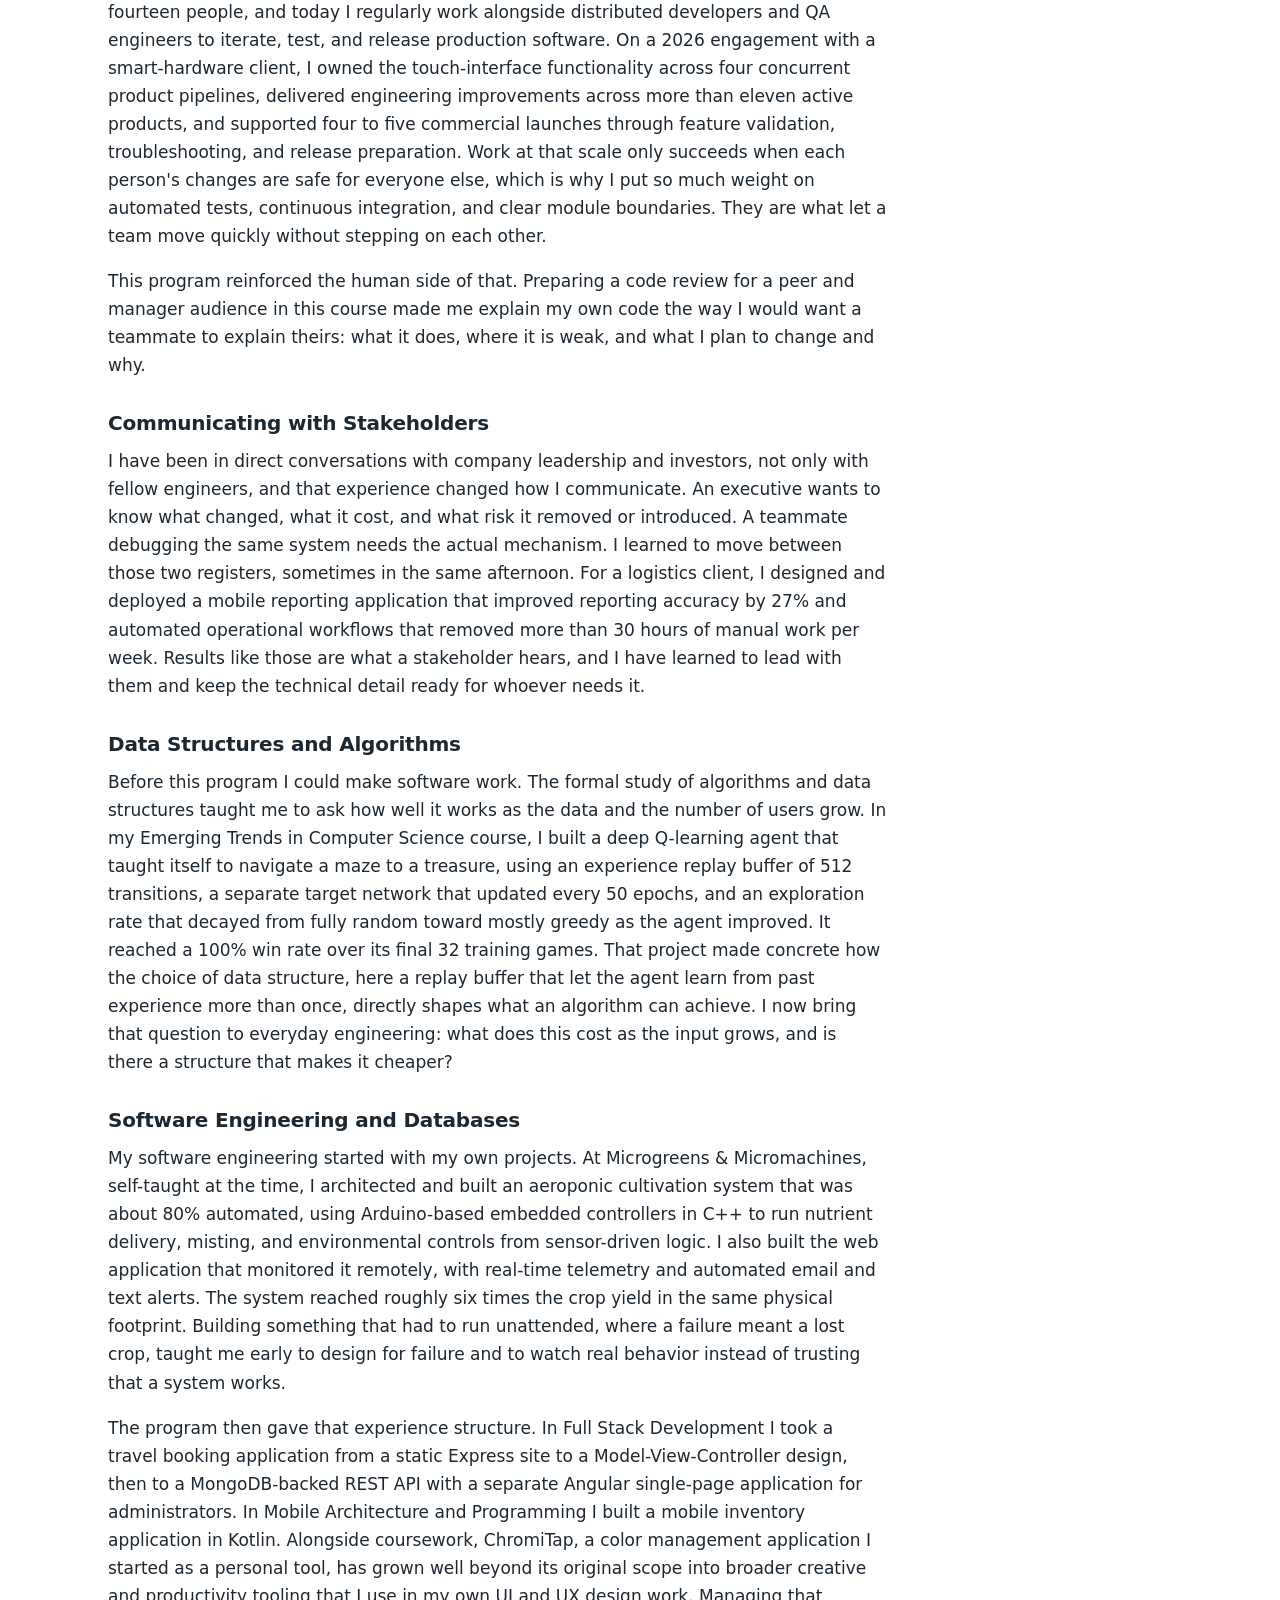
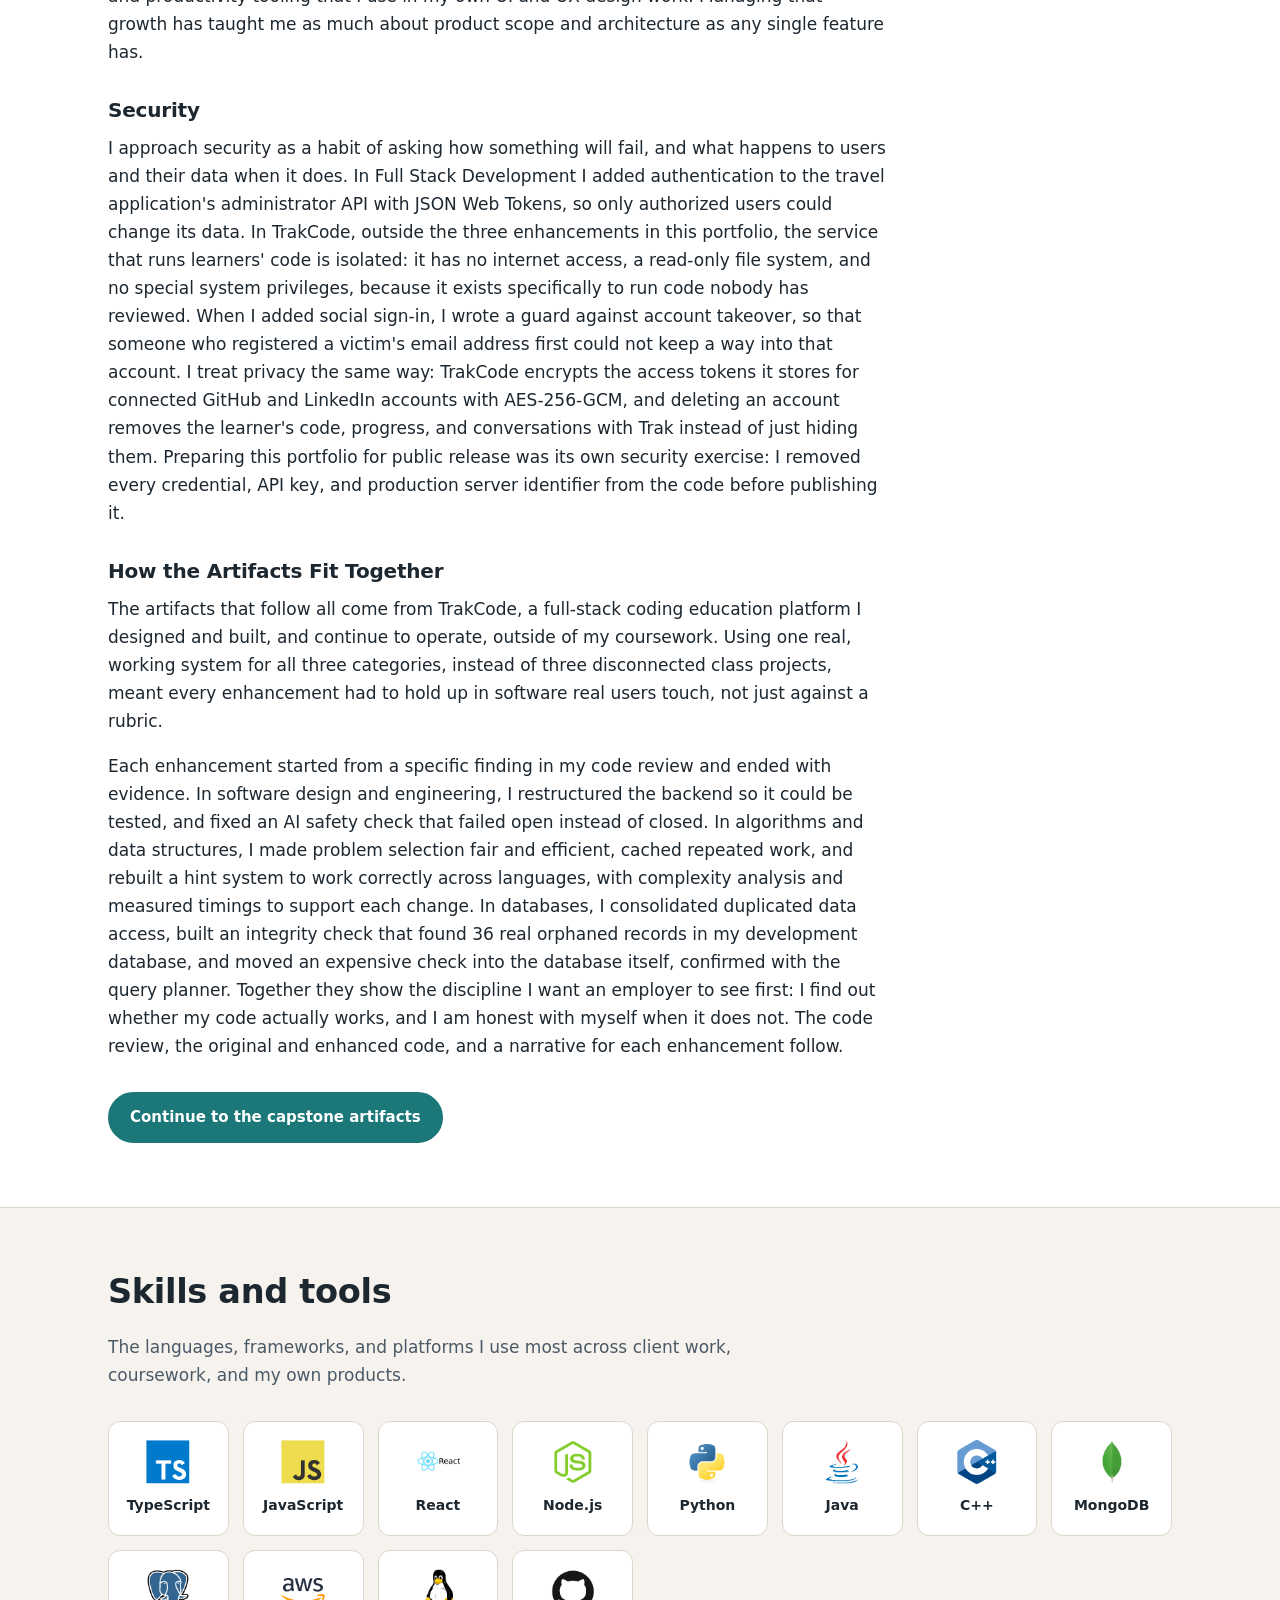
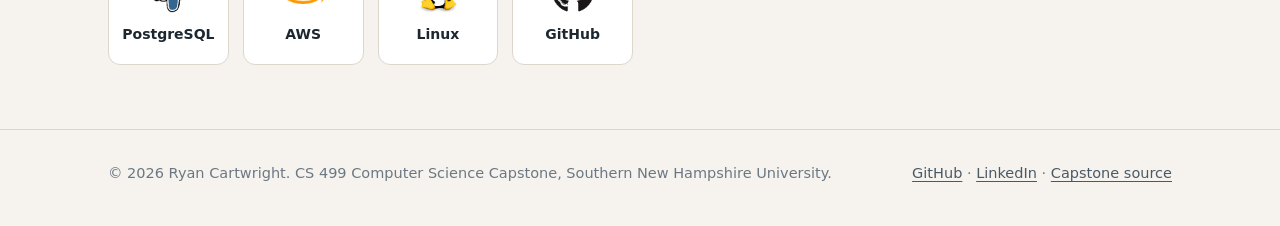
==== commit 67b8f8c9: "Restore the code review video and its references Co-Authored-By: Claude Opus 5.5 <noreply@anthropic." ====
--- a/index.html
+++ b/index.html
@@ -4,9 +4,9 @@
 <meta charset="utf-8">
 <meta name="viewport" content="width=device-width, initial-scale=1">
 <title>Ryan Cartwright | CS 499 ePortfolio</title>
-<meta name="description" content="The CS 499 Computer Science Capstone ePortfolio of Ryan Cartwright, full-stack software engineer: professional self-assessment and three enhancements to TrakCode.">
+<meta name="description" content="The CS 499 Computer Science Capstone ePortfolio of Ryan Cartwright, full-stack software engineer: professional self-assessment, code review, and three enhancements to TrakCode.">
 <meta property="og:title" content="Ryan Cartwright | CS 499 ePortfolio">
-<meta property="og:description" content="The CS 499 Computer Science Capstone ePortfolio of Ryan Cartwright, full-stack software engineer: professional self-assessment and three enhancements to TrakCode.">
+<meta property="og:description" content="The CS 499 Computer Science Capstone ePortfolio of Ryan Cartwright, full-stack software engineer: professional self-assessment, code review, and three enhancements to TrakCode.">
 <meta property="og:type" content="website">
 <meta property="og:url" content="https://countrycoder44.github.io/">
 <meta property="og:image" content="https://countrycoder44.github.io/assets/img/trakcode.jpg">
@@ -45,6 +45,7 @@
       <h2 id="glance-title">This ePortfolio at a glance</h2>
       <ol>
 <li><a href="#self-assessment"><b>Professional self-assessment</b><span>Start here</span></a></li>
+<li><a href="trakcode.html#code-review"><b>Code review video</b><span>30 min</span></a></li>
 <li><a href="enhancement-1.html"><b>Enhancement One</b><span>Software Design and Engineering</span></a></li>
 <li><a href="enhancement-2.html"><b>Enhancement Two</b><span>Algorithms and Data Structures</span></a></li>
 <li><a href="enhancement-3.html"><b>Enhancement Three</b><span>Databases</span></a></li>
@@ -79,7 +80,7 @@
 <p>I approach security as a habit of asking how something will fail, and what happens to users and their data when it does. In Full Stack Development I added authentication to the travel application&#x27;s administrator API with JSON Web Tokens, so only authorized users could change its data. In TrakCode, outside the three enhancements in this portfolio, the service that runs learners&#x27; code is isolated: it has no internet access, a read-only file system, and no special system privileges, because it exists specifically to run code nobody has reviewed. When I added social sign-in, I wrote a guard against account takeover, so that someone who registered a victim&#x27;s email address first could not keep a way into that account. I treat privacy the same way: TrakCode encrypts the access tokens it stores for connected GitHub and LinkedIn accounts with AES-256-GCM, and deleting an account removes the learner&#x27;s code, progress, and conversations with Trak instead of just hiding them. Preparing this portfolio for public release was its own security exercise: I removed every credential, API key, and production server identifier from the code before publishing it.</p>
 <h3>How the Artifacts Fit Together</h3>
 <p>The artifacts that follow all come from TrakCode, a full-stack coding education platform I designed and built, and continue to operate, outside of my coursework. Using one real, working system for all three categories, instead of three disconnected class projects, meant every enhancement had to hold up in software real users touch, not just against a rubric.</p>
-<p>Each enhancement started from a specific finding in my code review and ended with evidence. In software design and engineering, I restructured the backend so it could be tested, and fixed an AI safety check that failed open instead of closed. In algorithms and data structures, I made problem selection fair and efficient, cached repeated work, and rebuilt a hint system to work correctly across languages, with complexity analysis and measured timings to support each change. In databases, I consolidated duplicated data access, built an integrity check that found 36 real orphaned records in my development database, and moved an expensive check into the database itself, confirmed with the query planner. Together they show the discipline I want an employer to see first: I find out whether my code actually works, and I am honest with myself when it does not. The original and enhanced code, and a narrative for each enhancement, follow.</p>
+<p>Each enhancement started from a specific finding in my code review and ended with evidence. In software design and engineering, I restructured the backend so it could be tested, and fixed an AI safety check that failed open instead of closed. In algorithms and data structures, I made problem selection fair and efficient, cached repeated work, and rebuilt a hint system to work correctly across languages, with complexity analysis and measured timings to support each change. In databases, I consolidated duplicated data access, built an integrity check that found 36 real orphaned records in my development database, and moved an expensive check into the database itself, confirmed with the query planner. Together they show the discipline I want an employer to see first: I find out whether my code actually works, and I am honest with myself when it does not. The code review, the original and enhanced code, and a narrative for each enhancement follow.</p>
     </article>
     <div class="btn-row" style="margin-top:32px">
       <a class="btn" href="trakcode.html">Continue to the capstone artifacts</a>
--- a/assets/css/site.css
+++ b/assets/css/site.css
@@ -223,6 +223,10 @@
 .enh-card p { color: var(--text-dim); font-size: 15.5px; }
 .enh-card .more { margin-top: auto; font-weight: 650; color: var(--teal-strong); }
 
+/* ---- Video ---- */
+.video { position: relative; aspect-ratio: 16 / 9; border-radius: var(--radius); overflow: hidden; background: #000; box-shadow: var(--shadow); }
+.video iframe { position: absolute; inset: 0; width: 100%; height: 100%; border: 0; }
+
 /* ---- Tables ---- */
 .table-wrap { overflow-x: auto; border: 1px solid var(--border); border-radius: 12px; background: var(--surface); }
 table { width: 100%; border-collapse: collapse; font-size: 15px; }
